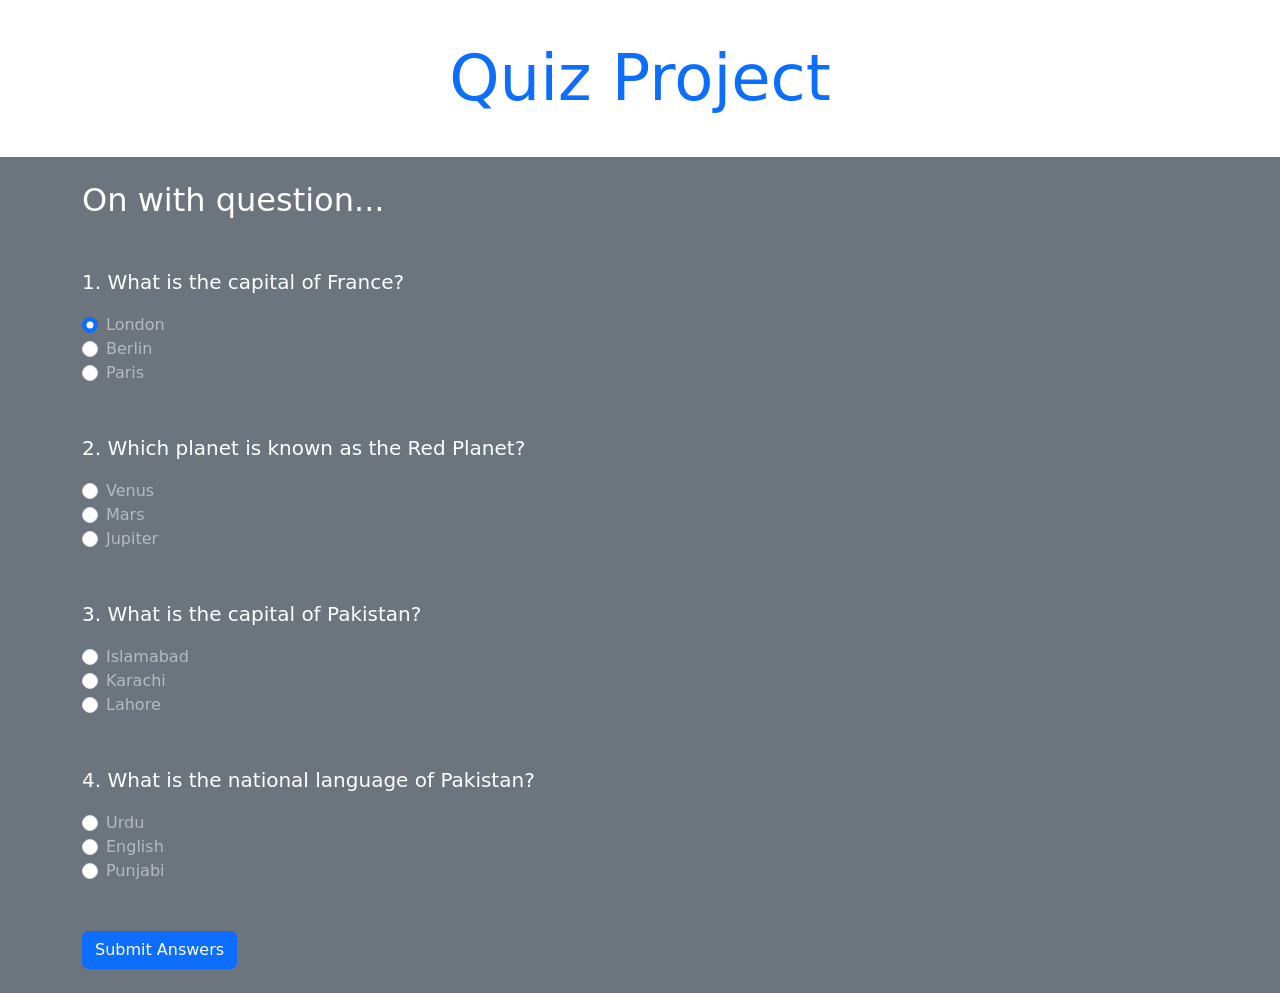
==== Project-03-Quiz-App/index.html @ 7dcc6d58 "Updated" ====
<!DOCTYPE html>
<html lang="en">
  <head>
    <meta charset="UTF-8" />
    <meta name="viewport" content="width=device-width, initial-scale=1.0" />
    <link
      rel="stylesheet"
      href="https://cdn.jsdelivr.net/npm/bootstrap@5.3.3/dist/css/bootstrap.min.css"
    />
    <!-- <link rel="stylesheet" href="styles.css" /> -->
    <title>Quiz Project</title>
  </head>
  <body class="bg-light">
    <!-- top section  -->
    <div class="intro py-3 bg-white text-center">
      <div class="container">
        <h2 class="text-primary display-3 my-4">Quiz Project</h2>
      </div>
    </div>

    <div class="result py-4 bg-white text-center d-none">
      <div class="container lead">
        <p>
          You are <span class="text-primary display-4 p-3">0%</span> Correct
        </p>
      </div>
    </div>

    <div class="quiz py-4 bg-secondary">
      <div class="container">
        <h2 class="my5 text-white">On with question...</h2>

        <form class="quiz-form text-white">
          <div class="my-5">
            <p class="lead font-weight-normal">
              1. What is the capital of France?
            </p>
            <div class="form-check text-white-50 my-2">
              <label class="form-check-label d-block">
                <input
                  type="radio"
                  name="q1"
                  value="a"
                  class="form-check-input"
                  checked
                />London
              </label>
              <label class="form-check-label d-block">
                <input
                  type="radio"
                  name="q1"
                  value="b"
                  class="form-check-input"
                />Berlin
              </label>
              <label class="form-check-label d-block">
                <input
                  type="radio"
                  name="q1"
                  value="c"
                  class="form-check-input"
                />Paris
              </label>
            </div>
          </div>

          <div class="my-5">
            <p class="lead font-weight-normal">
              2. Which planet is known as the Red Planet?
            </p>
            <div class="form-check text-white-50 my-2">
              <label class="form-check-label d-block">
                <input
                  type="radio"
                  name="q2"
                  value="a"
                  class="form-check-input"
                />Venus
              </label>
              <label class="form-check-label d-block">
                <input
                  type="radio"
                  name="q2"
                  value="b"
                  class="form-check-input"
                />Mars
              </label>
              <label class="form-check-label d-block">
                <input
                  type="radio"
                  name="q2"
                  value="c"
                  class="form-check-input"
                />Jupiter
              </label>
            </div>
          </div>
          <div class="my-5">
            <p class="lead font-weight-normal">
              3. What is the capital of Pakistan?
            </p>
            <div class="form-check text-white-50 my-2">
              <label class="form-check-label d-block">
                <input
                  type="radio"
                  name="q3"
                  value="a"
                  class="form-check-input"
                />Islamabad
              </label>
              <label class="form-check-label d-block">
                <input
                  type="radio"
                  name="q3"
                  value="b"
                  class="form-check-input"
                />Karachi
              </label>
              <label class="form-check-label d-block">
                <input
                  type="radio"
                  name="q3"
                  value="c"
                  class="form-check-input"
                />Lahore
              </label>
            </div>
          </div>
          <div class="my-5">
            <p class="lead font-weight-normal">
              4. What is the national language of Pakistan?
            </p>
            <div class="form-check text-white-50 my-2">
              <label class="form-check-label d-block">
                <input
                  type="radio"
                  name="q4"
                  value="a"
                  class="form-check-input"
                />Urdu
              </label>
              <label class="form-check-label d-block">
                <input
                  type="radio"
                  name="q4"
                  value="b"
                  class="form-check-input"
                />English
              </label>
              <label class="form-check-label d-block">
                <input
                  type="radio"
                  name="q4"
                  value="c"
                  class="form-check-input"
                />Punjabi
              </label>
            </div>
          </div>
     

          <input type="submit" class="btn btn-primary" value="Submit Answers" />
        </form>
      </div>
    </div>

    <script src="https://cdn.jsdelivr.net/npm/bootstrap@5.3.3/dist/js/bootstrap.bundle.min.js"></script>
    <script src="./app.js"></script>
  </body>
</html>
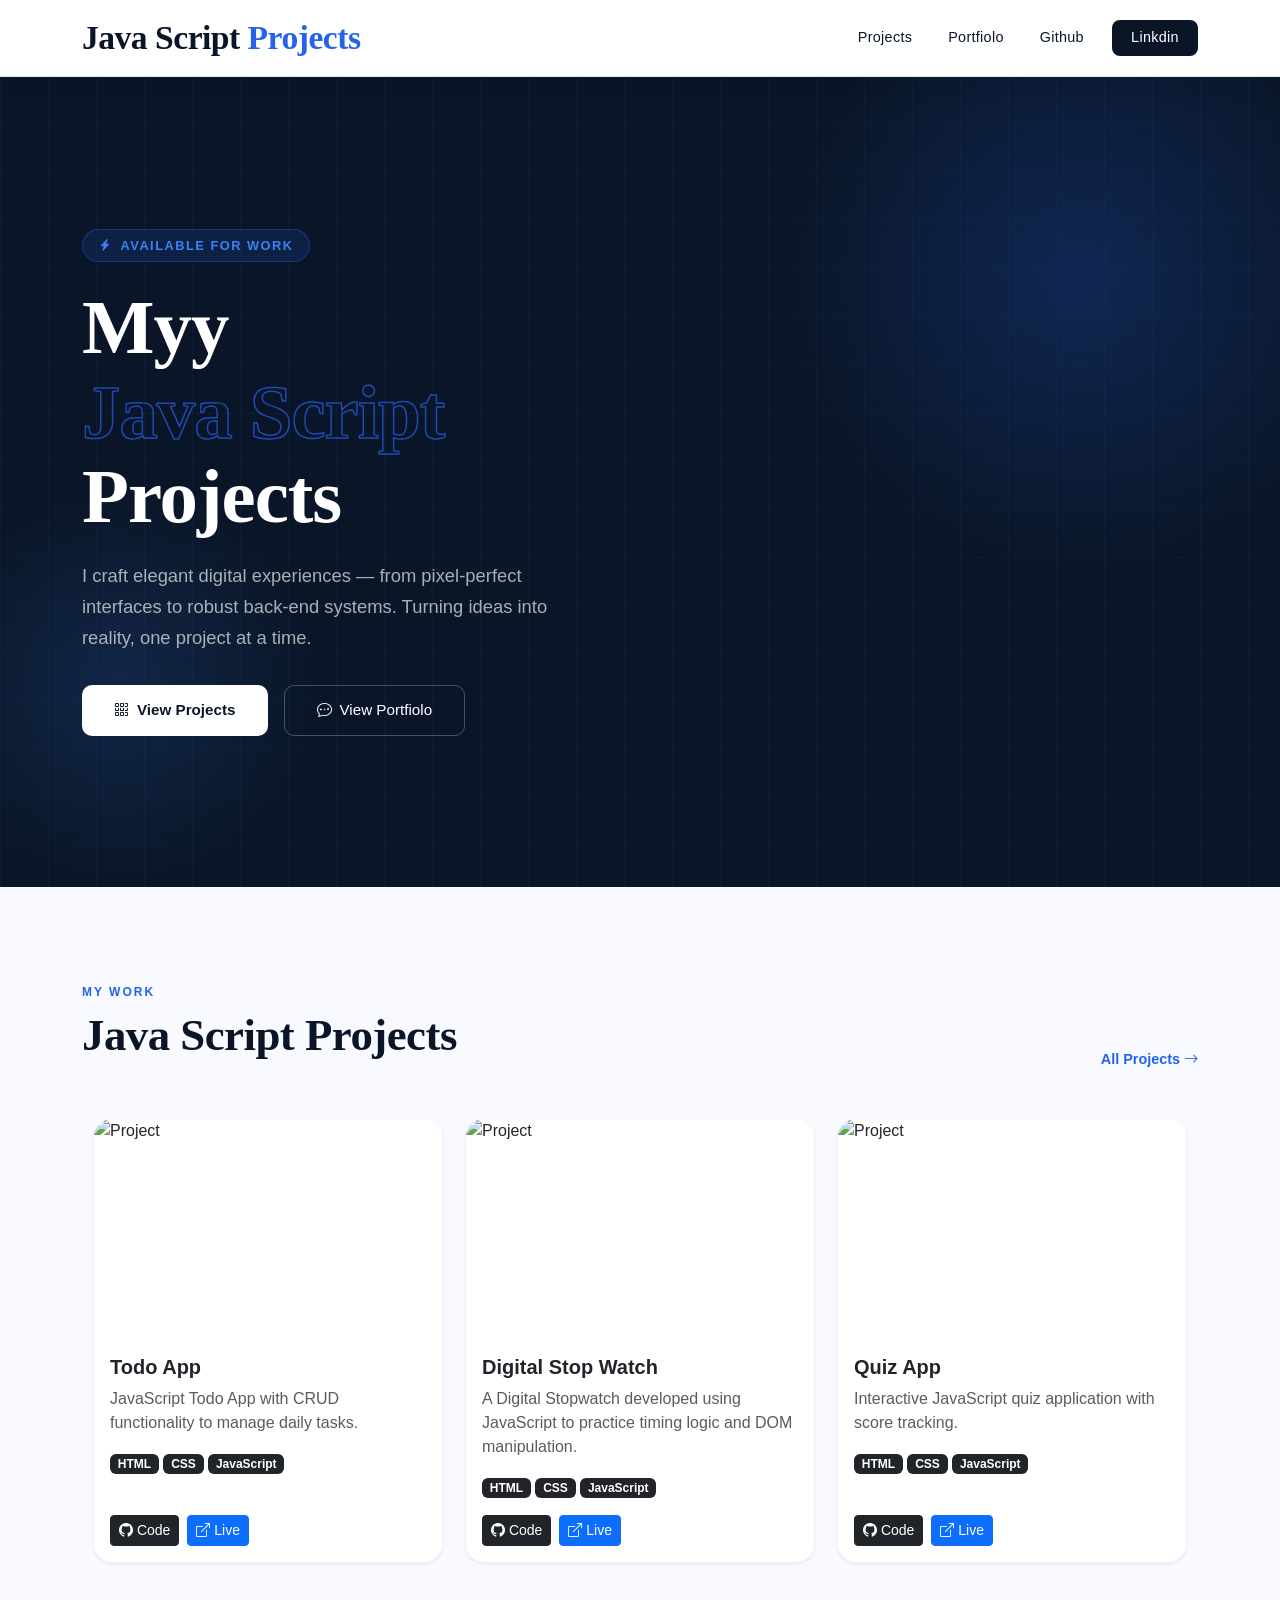
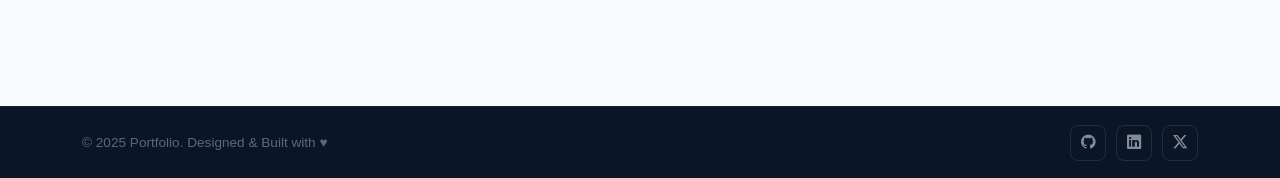
==== commit 80b5a3ba: "Updated project files" ====
--- a/Project-03-Quiz-App/index.html
+++ b/Project-03-Quiz-App/index.html
@@ -1,170 +1,203 @@
 <!DOCTYPE html>
 <html lang="en">
-  <head>
+
+<head>
     <meta charset="UTF-8" />
     <meta name="viewport" content="width=device-width, initial-scale=1.0" />
-    <link
-      rel="stylesheet"
-      href="https://cdn.jsdelivr.net/npm/bootstrap@5.3.3/dist/css/bootstrap.min.css"
-    />
-    <!-- <link rel="stylesheet" href="styles.css" /> -->
-    <title>Quiz Project</title>
-  </head>
-  <body class="bg-light">
-    <!-- top section  -->
-    <div class="intro py-3 bg-white text-center">
-      <div class="container">
-        <h2 class="text-primary display-3 my-4">Quiz Project</h2>
-      </div>
-    </div>
-
-    <div class="result py-4 bg-white text-center d-none">
-      <div class="container lead">
-        <p>
-          You are <span class="text-primary display-4 p-3">0%</span> Correct
-        </p>
-      </div>
-    </div>
-
-    <div class="quiz py-4 bg-secondary">
-      <div class="container">
-        <h2 class="my5 text-white">On with question...</h2>
-
-        <form class="quiz-form text-white">
-          <div class="my-5">
-            <p class="lead font-weight-normal">
-              1. What is the capital of France?
-            </p>
-            <div class="form-check text-white-50 my-2">
-              <label class="form-check-label d-block">
-                <input
-                  type="radio"
-                  name="q1"
-                  value="a"
-                  class="form-check-input"
-                  checked
-                />London
-              </label>
-              <label class="form-check-label d-block">
-                <input
-                  type="radio"
-                  name="q1"
-                  value="b"
-                  class="form-check-input"
-                />Berlin
-              </label>
-              <label class="form-check-label d-block">
-                <input
-                  type="radio"
-                  name="q1"
-                  value="c"
-                  class="form-check-input"
-                />Paris
-              </label>
-            </div>
-          </div>
-
-          <div class="my-5">
-            <p class="lead font-weight-normal">
-              2. Which planet is known as the Red Planet?
-            </p>
-            <div class="form-check text-white-50 my-2">
-              <label class="form-check-label d-block">
-                <input
-                  type="radio"
-                  name="q2"
-                  value="a"
-                  class="form-check-input"
-                />Venus
-              </label>
-              <label class="form-check-label d-block">
-                <input
-                  type="radio"
-                  name="q2"
-                  value="b"
-                  class="form-check-input"
-                />Mars
-              </label>
-              <label class="form-check-label d-block">
-                <input
-                  type="radio"
-                  name="q2"
-                  value="c"
-                  class="form-check-input"
-                />Jupiter
-              </label>
-            </div>
-          </div>
-          <div class="my-5">
-            <p class="lead font-weight-normal">
-              3. What is the capital of Pakistan?
-            </p>
-            <div class="form-check text-white-50 my-2">
-              <label class="form-check-label d-block">
-                <input
-                  type="radio"
-                  name="q3"
-                  value="a"
-                  class="form-check-input"
-                />Islamabad
-              </label>
-              <label class="form-check-label d-block">
-                <input
-                  type="radio"
-                  name="q3"
-                  value="b"
-                  class="form-check-input"
-                />Karachi
-              </label>
-              <label class="form-check-label d-block">
-                <input
-                  type="radio"
-                  name="q3"
-                  value="c"
-                  class="form-check-input"
-                />Lahore
-              </label>
-            </div>
-          </div>
-          <div class="my-5">
-            <p class="lead font-weight-normal">
-              4. What is the national language of Pakistan?
-            </p>
-            <div class="form-check text-white-50 my-2">
-              <label class="form-check-label d-block">
-                <input
-                  type="radio"
-                  name="q4"
-                  value="a"
-                  class="form-check-input"
-                />Urdu
-              </label>
-              <label class="form-check-label d-block">
-                <input
-                  type="radio"
-                  name="q4"
-                  value="b"
-                  class="form-check-input"
-                />English
-              </label>
-              <label class="form-check-label d-block">
-                <input
-                  type="radio"
-                  name="q4"
-                  value="c"
-                  class="form-check-input"
-                />Punjabi
-              </label>
-            </div>
-          </div>
-     
-
-          <input type="submit" class="btn btn-primary" value="Submit Answers" />
-        </form>
-      </div>
-    </div>
-
+    <title>Projects</title>
+    <link href="https://cdn.jsdelivr.net/npm/bootstrap@5.3.3/dist/css/bootstrap.min.css" rel="stylesheet" />
+    <link href="https://cdn.jsdelivr.net/npm/bootstrap-icons@1.11.3/font/bootstrap-icons.css" rel="stylesheet" />
+    <link rel="stylesheet" href="style.css">
+</head>
+
+<body>
+    <nav class="navbar navbar-expand-lg">
+        <div class="container">
+            <a class="navbar-brand" href="#">Java Script<span> Projects</span></a>
+            <button class="navbar-toggler border-0 shadow-none" type="button" data-bs-toggle="collapse"
+                data-bs-target="#navMenu">
+                <span class="navbar-toggler-icon"></span>
+            </button>
+            <div class="collapse navbar-collapse" id="navMenu">
+                <ul class="navbar-nav ms-auto align-items-lg-center gap-lg-1 py-3 py-lg-0">
+                    <li class="nav-item"><a class="nav-link" href="#projects">Projects</a></li>
+                    <li class="nav-item"><a class="nav-link"
+                            href="https://protfolio-saffwan-shafqat.netlify.app/">Portfiolo</a></li>
+                    <li class="nav-item"><a class="nav-link" href="https://github.com/saffwan5946">Github</a></li>
+                    <li class="nav-item ms-lg-2">
+                        <a class="nav-link nav-cta" href="https://www.linkedin.com/in/saffwan-ch-4b75b3373/">Linkdin</a>
+                    </li>
+                </ul>
+            </div>
+        </div>
+    </nav>
+    <section class="hero" id="home">
+        <div class="hero-grid-bg"></div>
+        <div class="hero-glow"></div>
+        <div class="hero-glow2"></div>
+        <div class="container">
+            <div class="row align-items-center g-5">
+                <div class="col-lg-6 hero-content">
+                    <div class="hero-eyebrow">
+                        <i class="bi bi-lightning-charge-fill"></i>
+                        Available for Work
+                    </div>
+                    <h1>Myy<br /><em>Java Script</em><br /> Projects</h1>
+                    <p>I craft elegant digital experiences — from pixel-perfect interfaces to robust back-end systems.
+                        Turning ideas into reality, one project at a time.</p>
+                    <div class="hero-btns">
+                        <a href="#projects" class="btn-hero-primary">
+                            <i class="bi bi-grid-3x3-gap"></i> View Projects
+                        </a>
+                        <a href="https://protfolio-saffwan-shafqat.netlify.app/" class="btn-hero-outline">
+                            <i class="bi bi-chat-dots"></i> View Portfiolo
+                        </a>
+                    </div>
+                </div>
+    </section>
+    <section class="section" id="projects">
+        <div class="container">
+            <div class="row mb-4 align-items-end">
+                <div class="col-md-7">
+                    <p class="section-label">My Work</p>
+                    <h2 class="section-title">Java Script Projects</h2>
+                </div>
+                <div class="col-md-5 text-md-end mt-3 mt-md-0">
+                    <a href="#" class="text-decoration-none"
+                        style="color:var(--accent); font-size:0.9rem; font-weight:600;">
+                        All Projects <i class="bi bi-arrow-right"></i>
+                    </a>
+                </div>
+            </div>
+
+
+            <div class="container my-5">
+                <div class="row g-4">
+
+                    <!-- Project 1 -->
+                    <div class="col-12 col-sm-6 col-lg-4">
+                        <div class="card project-card h-100 border-0 shadow-sm">
+
+                            <img src="./Images/hq720.jpg" class="card-img-top" alt="Project">
+
+                            <div class="card-body d-flex flex-column">
+
+                                <h5 class="fw-bold">Todo App</h5>
+
+                                <p class="text-muted">
+                                    JavaScript Todo App with CRUD functionality to manage daily tasks.
+                                </p>
+
+                                <div class="mb-3">
+                                    <span class="badge bg-dark">HTML</span>
+                                    <span class="badge bg-dark">CSS</span>
+                                    <span class="badge bg-dark">JavaScript</span>
+                                </div>
+
+                                <div class="mt-auto d-flex gap-2">
+                                    <a href="https://github.com/saffwan5946/JavaScript-Projects/tree/main/Project-01-Todo-App" class="btn btn-dark btn-sm">
+                                        <i class="bi bi-github"></i> Code
+                                    </a>
+
+                                    <a href="https://saffwan5946.github.io/JavaScript-Projects/Project-01-Todo-App" class="btn btn-primary btn-sm">
+                                        <i class="bi bi-box-arrow-up-right"></i> Live
+                                    </a>
+                                </div>
+
+                            </div>
+                        </div>
+                    </div>
+
+
+                    <!-- Project 2 -->
+                    <div class="col-12 col-sm-6 col-lg-4">
+                        <div class="card project-card h-100 border-0 shadow-sm">
+
+                            <img src="./Images/digital-stopwatch.png" class="card-img-top" alt="Project">
+
+                            <div class="card-body d-flex flex-column">
+
+                                <h5 class="fw-bold">Digital Stop Watch</h5>
+
+                                <p class="text-muted">
+                                    A Digital Stopwatch developed using JavaScript to practice timing logic and DOM manipulation.
+                                </p>
+
+                                <div class="mb-3">
+                                    <span class="badge bg-dark">HTML</span>
+                                    <span class="badge bg-dark">CSS</span>
+                                    <span class="badge bg-dark">JavaScript</span>
+                                </div>
+
+                                <div class="mt-auto d-flex gap-2">
+                                    <a href="https://github.com/saffwan5946/JavaScript-Projects/tree/main/Project-02-stop-Watch" class="btn btn-dark btn-sm">
+                                        <i class="bi bi-github"></i> Code
+                                    </a>
+
+                                    <a href="https://saffwan5946.github.io/JavaScript-Projects/Project-02-stop-Watch" class="btn btn-primary btn-sm">
+                                        <i class="bi bi-box-arrow-up-right"></i> Live
+                                    </a>
+                                </div>
+
+                            </div>
+                        </div>
+                    </div>
+
+
+                    <!-- Project 3 -->
+                    <div class="col-12 col-sm-6 col-lg-4">
+                        <div class="card project-card h-100 border-0 shadow-sm">
+
+                            <img src="./Images/quiz-app-project.jpg" class="card-img-top" alt="Project">
+
+                            <div class="card-body d-flex flex-column">
+
+                                <h5 class="fw-bold">Quiz App</h5>
+
+                                <p class="text-muted">
+                                    Interactive JavaScript quiz application with score tracking.
+                                </p>
+
+                                <div class="mb-3">
+                                    <span class="badge bg-dark">HTML</span>
+                                    <span class="badge bg-dark">CSS</span>
+                                    <span class="badge bg-dark">JavaScript</span>
+                                </div>
+
+                                <div class="mt-auto d-flex gap-2">
+                                    <a href="https://github.com/saffwan5946/JavaScript-Projects/tree/main/Project-03-Quiz-App" class="btn btn-dark btn-sm">
+                                        <i class="bi bi-github"></i> Code
+                                    </a>
+
+                                    <a href="https://saffwan5946.github.io/JavaScript-Projects/Project-03-Quiz-App" class="btn btn-primary btn-sm">
+                                        <i class="bi bi-box-arrow-up-right"></i> Live
+                                    </a>
+                                </div>
+
+                            </div>
+                        </div>
+                    </div>
+
+
+
+                </div>
+            </div>
+        </div>
+    </section>
+    <footer>
+        <div class="container">
+            <div class="d-flex flex-wrap justify-content-between align-items-center gap-3">
+                <span class="footer-text">© 2025 Portfolio. Designed & Built with ♥</span>
+                <div class="social-links">
+                    <a href="https://github.com/saffwan5946" class="social-link"><i class="bi bi-github"></i></a>
+                    <a href="https://www.linkedin.com/in/saffwan-ch-4b75b3373/" class="social-link"><i
+                            class="bi bi-linkedin"></i></a>
+                    <a href="#" class="social-link"><i class="bi bi-twitter-x"></i></a>
+                </div>
+            </div>
+        </div>
+    </footer>
     <script src="https://cdn.jsdelivr.net/npm/bootstrap@5.3.3/dist/js/bootstrap.bundle.min.js"></script>
-    <script src="./app.js"></script>
-  </body>
+</body>
+
 </html>
--- a/Project-03-Quiz-App/style.css
+++ b/Project-03-Quiz-App/style.css
@@ -0,0 +1,431 @@
+:root {
+      --navy:       #0a1628;
+      --navy-mid:   #112240;
+      --navy-light: #1e3a5f;
+      --accent:     #2563eb;
+      --accent2:    #3b82f6;
+      --white:      #ffffff;
+      --off-white:  #f8faff;
+      --muted:      #64748b;
+      --border:     rgba(10,22,40,0.10);
+    }
+
+    * { box-sizing: border-box; }
+
+    html { scroll-behavior: smooth; }
+
+    body {
+      font-family: 'DM Sans', sans-serif;
+      background: var(--off-white);
+      color: var(--navy);
+      overflow-x: hidden;
+    }
+    .navbar {
+      background: var(--white);
+      border-bottom: 1.5px solid var(--border);
+      padding: 0.5rem 0;
+      position: sticky;
+      top: 0;
+      z-index: 1000;
+      box-shadow: 0 2px 24px rgba(10,22,40,0.06);
+    }
+    .navbar-brand {
+      font-family: 'Playfair Display', serif;
+      font-size: 2.1rem;
+      font-weight: 900;
+      color: var(--navy) !important;
+      letter-spacing: -0.5px;
+    }
+    .navbar-brand span { color: var(--accent); }
+    .nav-link {
+      color: var(--navy) !important;
+      font-weight: 500;
+      font-size: 0.9rem;
+      letter-spacing: 0.3px;
+      padding: 0.4rem 1rem !important;
+      border-radius: 6px;
+      transition: background 0.2s, color 0.2s;
+    }
+    .nav-link:hover { background: var(--off-white); color: var(--accent) !important; }
+    .nav-cta {
+      background: var(--navy);
+      color: var(--white) !important;
+      border-radius: 8px !important;
+      padding: 0.45rem 1.2rem !important;
+      transition: background 0.2s, transform 0.15s;
+    }
+    .nav-cta:hover { background: var(--accent) !important; transform: translateY(-1px); color: var(--white) !important;  }
+    .hero {
+      background: var(--navy);
+      min-height: 90vh;
+      display: flex;
+      align-items: center;
+      position: relative;
+      overflow: hidden;
+    }
+    .hero-grid-bg {
+      position: absolute;
+      inset: 0;
+      background-image:
+        linear-gradient(rgba(37,99,235,0.07) 1px, transparent 1px),
+        linear-gradient(90deg, rgba(37,99,235,0.07) 1px, transparent 1px);
+      background-size: 48px 48px;
+      animation: gridPan 20s linear infinite;
+    }
+    @keyframes gridPan {
+      from { background-position: 0 0; }
+      to   { background-position: 48px 48px; }
+    }
+    .hero-glow {
+      position: absolute;
+      width: 600px; height: 600px;
+      background: radial-gradient(circle, rgba(37,99,235,0.22) 0%, transparent 70%);
+      border-radius: 50%;
+      right: -100px; top: -100px;
+      pointer-events: none;
+    }
+    .hero-glow2 {
+      position: absolute;
+      width: 400px; height: 400px;
+      background: radial-gradient(circle, rgba(59,130,246,0.15) 0%, transparent 70%);
+      border-radius: 50%;
+      left: -80px; bottom: 0;
+      pointer-events: none;
+    }
+    .hero-content { position: relative; z-index: 2; }
+    .hero-eyebrow {
+      display: inline-flex;
+      align-items: center;
+      gap: 8px;
+      background: rgba(37,99,235,0.15);
+      border: 1px solid rgba(37,99,235,0.35);
+      color: var(--accent2);
+      font-size: 0.8rem;
+      font-weight: 600;
+      letter-spacing: 1.5px;
+      text-transform: uppercase;
+      padding: 6px 16px;
+      border-radius: 50px;
+      margin-bottom: 1.5rem;
+    }
+    .hero-eyebrow i { font-size: 0.75rem; }
+    .hero h1 {
+      font-family: 'Playfair Display', serif;
+      font-size: clamp(2.8rem, 6vw, 5rem);
+      font-weight: 900;
+      color: var(--white);
+      line-height: 1.1;
+      margin-bottom: 1.25rem;
+      letter-spacing: -1px;
+    }
+    .hero h1 em {
+      font-style: normal;
+      color: transparent;
+      -webkit-text-stroke: 1.5px rgba(37,99,235,0.7);
+    }
+    .hero p {
+      color: rgba(255,255,255,0.65);
+      font-size: 1.15rem;
+      font-weight: 300;
+      max-width: 480px;
+      line-height: 1.7;
+      margin-bottom: 2rem;
+    }
+    .hero-btns { display: flex; flex-wrap: wrap; gap: 1rem; }
+    .btn-hero-primary {
+      background: var(--white);
+      color: var(--navy);
+      font-weight: 600;
+      padding: 0.8rem 2rem;
+      border-radius: 10px;
+      border: none;
+      font-size: 0.95rem;
+      transition: transform 0.2s, box-shadow 0.2s;
+      text-decoration: none;
+      display: inline-flex; align-items: center; gap: 8px;
+    }
+    .btn-hero-primary:hover { transform: translateY(-2px); box-shadow: 0 8px 30px rgba(255,255,255,0.2); color: var(--navy); }
+    .btn-hero-outline {
+      border: 1.5px solid rgba(255,255,255,0.25);
+      color: var(--white);
+      font-weight: 500;
+      padding: 0.8rem 2rem;
+      border-radius: 10px;
+      background: transparent;
+      font-size: 0.95rem;
+      transition: border-color 0.2s, background 0.2s;
+      text-decoration: none;
+      display: inline-flex; align-items: center; gap: 8px;
+    }
+    .btn-hero-outline:hover { border-color: var(--accent2); background: rgba(37,99,235,0.1); color: var(--white); }
+
+    .hero-stats {
+      display: flex;
+      gap: 2.5rem;
+      margin-top: 3rem;
+      flex-wrap: wrap;
+    }
+    .stat-item { text-align: left; }
+    .stat-num {
+      font-family: 'Playfair Display', serif;
+      font-size: 2rem;
+      font-weight: 700;
+      color: var(--white);
+      line-height: 1;
+    }
+    .stat-label {
+      font-size: 0.8rem;
+      color: rgba(255,255,255,0.45);
+      font-weight: 400;
+      margin-top: 2px;
+      letter-spacing: 0.5px;
+    }
+    .hero-visual {
+      position: relative;
+      z-index: 2;
+    }
+    .hero-card-mockup {
+      background: var(--navy-mid);
+      border: 1px solid rgba(37,99,235,0.2);
+      border-radius: 20px;
+      padding: 2rem;
+      box-shadow: 0 40px 80px rgba(0,0,0,0.4);
+      animation: float 5s ease-in-out infinite;
+    }
+    @keyframes float {
+      0%,100% { transform: translateY(0); }
+      50%      { transform: translateY(-14px); }
+    }
+    .mockup-bar {
+      display: flex; gap: 6px; margin-bottom: 1.2rem;
+    }
+    .mockup-dot {
+      width: 10px; height: 10px; border-radius: 50%;
+    }
+    .mockup-line {
+      height: 8px; border-radius: 4px;
+      background: rgba(255,255,255,0.08);
+      margin-bottom: 10px;
+    }
+    .mockup-img {
+      height: 120px;
+      border-radius: 10px;
+      background: linear-gradient(135deg, rgba(37,99,235,0.3), rgba(10,22,40,0.6));
+      margin-bottom: 1rem;
+      display: flex; align-items: center; justify-content: center;
+      border: 1px solid rgba(37,99,235,0.2);
+    }
+    .mockup-img i { font-size: 2.5rem; color: rgba(37,99,235,0.6); }
+    .mockup-tag {
+      display: inline-block;
+      background: rgba(37,99,235,0.2);
+      color: var(--accent2);
+      font-size: 0.7rem;
+      font-weight: 600;
+      letter-spacing: 0.8px;
+      padding: 3px 10px;
+      border-radius: 20px;
+      text-transform: uppercase;
+    }
+    .section { padding: 6rem 0; }
+    .section-label {
+      font-size: 0.75rem;
+      font-weight: 700;
+      letter-spacing: 2px;
+      text-transform: uppercase;
+      color: var(--accent);
+      margin-bottom: 0.5rem;
+    }
+    .section-title {
+      font-family: 'Playfair Display', serif;
+      font-size: clamp(1.8rem, 4vw, 2.8rem);
+      font-weight: 900;
+      color: var(--navy);
+      line-height: 1.2;
+      letter-spacing: -0.5px;
+    }
+    .project-card {
+      background: var(--white);
+      border-radius: 18px;
+      border: 1.5px solid var(--border);
+      overflow: hidden;
+      transition: transform 0.3s, box-shadow 0.3s;
+      height: 100%;
+    }
+    .project-card:hover {
+      transform: translateY(-8px);
+      box-shadow: 0 24px 60px rgba(10,22,40,0.12);
+    }
+    .card-thumb {
+      height: 200px;
+      position: relative;
+      overflow: hidden;
+      display: flex; align-items: center; justify-content: center;
+    }
+    .thumb-bg {
+      position: absolute; inset: 0;
+      transition: transform 0.4s;
+    }
+    .project-card:hover .thumb-bg { transform: scale(1.06); }
+    .thumb-icon {
+      font-size: 3rem;
+      position: relative; z-index: 1;
+      opacity: 0.9;
+    }
+    .card-overlay-btn {
+      position: absolute;
+      inset: 0;
+      background: rgba(10,22,40,0.6);
+      display: flex; align-items: center; justify-content: center;
+      opacity: 0;
+      transition: opacity 0.3s;
+    }
+    .project-card:hover .card-overlay-btn { opacity: 1; }
+    .overlay-link {
+      background: var(--white);
+      color: var(--navy);
+      font-weight: 600;
+      font-size: 0.85rem;
+      padding: 0.55rem 1.4rem;
+      border-radius: 8px;
+      text-decoration: none;
+      display: inline-flex; align-items: center; gap: 6px;
+      transition: background 0.2s;
+    }
+    .overlay-link:hover { background: var(--off-white); color: var(--navy); }
+
+    .card-body-custom { padding: 1.5rem; }
+    .card-meta {
+      display: flex;
+      justify-content: space-between;
+      align-items: center;
+      margin-bottom: 0.75rem;
+    }
+    .card-category {
+      font-size: 0.72rem;
+      font-weight: 700;
+      letter-spacing: 1px;
+      text-transform: uppercase;
+      color: var(--accent);
+    }
+    .card-year {
+      font-size: 0.75rem;
+      color: var(--muted);
+      font-weight: 400;
+    }
+    .card-title {
+      font-family: 'Playfair Display', serif;
+      font-size: 1.2rem;
+      font-weight: 700;
+      color: var(--navy);
+      margin-bottom: 0.5rem;
+      line-height: 1.3;
+    }
+    .card-desc {
+      font-size: 0.88rem;
+      color: var(--muted);
+      line-height: 1.6;
+      margin-bottom: 1.1rem;
+    }
+    .card-tags { display: flex; flex-wrap: wrap; gap: 6px; }
+    .tag {
+      background: var(--off-white);
+      color: var(--navy-light);
+      font-size: 0.72rem;
+      font-weight: 600;
+      padding: 3px 10px;
+      border-radius: 20px;
+      border: 1px solid var(--border);
+    }
+    .card-footer-custom {
+      padding: 1rem 1.5rem;
+      border-top: 1.5px solid var(--border);
+      display: flex;
+      justify-content: space-between;
+      align-items: center;
+      background: var(--off-white);
+    }
+    .card-links { display: flex; gap: 10px; }
+    .icon-link {
+      width: 32px; height: 32px;
+      border-radius: 8px;
+      border: 1.5px solid var(--border);
+      background: var(--white);
+      display: inline-flex; align-items: center; justify-content: center;
+      color: var(--navy);
+      font-size: 0.85rem;
+      text-decoration: none;
+      transition: background 0.2s, border-color 0.2s, color 0.2s;
+    }
+    .icon-link:hover { background: var(--navy); color: var(--white); border-color: var(--navy); }
+    .status-badge {
+      font-size: 0.72rem;
+      font-weight: 600;
+      padding: 3px 10px;
+      border-radius: 20px;
+    }
+    .status-live { background: #ecfdf5; color: #059669; border: 1px solid #a7f3d0; }
+    .status-wip  { background: #fffbeb; color: #d97706; border: 1px solid #fde68a; }
+    .status-archived { background: var(--off-white); color: var(--muted); border: 1px solid var(--border); }
+    .skills-section {
+      background: var(--navy);
+      padding: 6rem 0;
+    }
+    footer {
+      background: var(--navy);
+      padding: 1.1rem 0;
+      border-top: 1px solid rgba(255,255,255,0.06);
+    }
+    .footer-text {
+      color: rgba(255,255,255,0.35);
+      font-size: 0.85rem;
+    }
+    .social-links { display: flex; gap: 10px; }
+    .social-link {
+      width: 36px; height: 36px;
+      border-radius: 8px;
+      border: 1px solid rgba(255,255,255,0.1);
+      display: inline-flex; align-items: center; justify-content: center;
+      color: rgba(255,255,255,0.5);
+      font-size: 0.9rem;
+      text-decoration: none;
+      transition: all 0.2s;
+    }
+    .social-link:hover { background: rgba(37,99,235,0.2); border-color: rgba(37,99,235,0.4); color: var(--accent2); }
+    @media (max-width: 768px) {
+      .hero { min-height: auto; padding: 5rem 0; }
+      .hero-card-mockup { display: none; }
+      .contact-card { padding: 2rem; }
+      .hero-stats { gap: 1.5rem; }
+    }
+
+
+
+
+    .project-card{
+transition:0.3s;
+}
+
+.project-card:hover{
+transform:translateY(-8px);
+box-shadow:0 15px 30px rgba(0,0,0,0.15);
+}
+
+.project-card img{
+height:220px;
+object-fit:cover;
+}
+
+
+
+
+
+
+
+
+
+
+
+
+
+
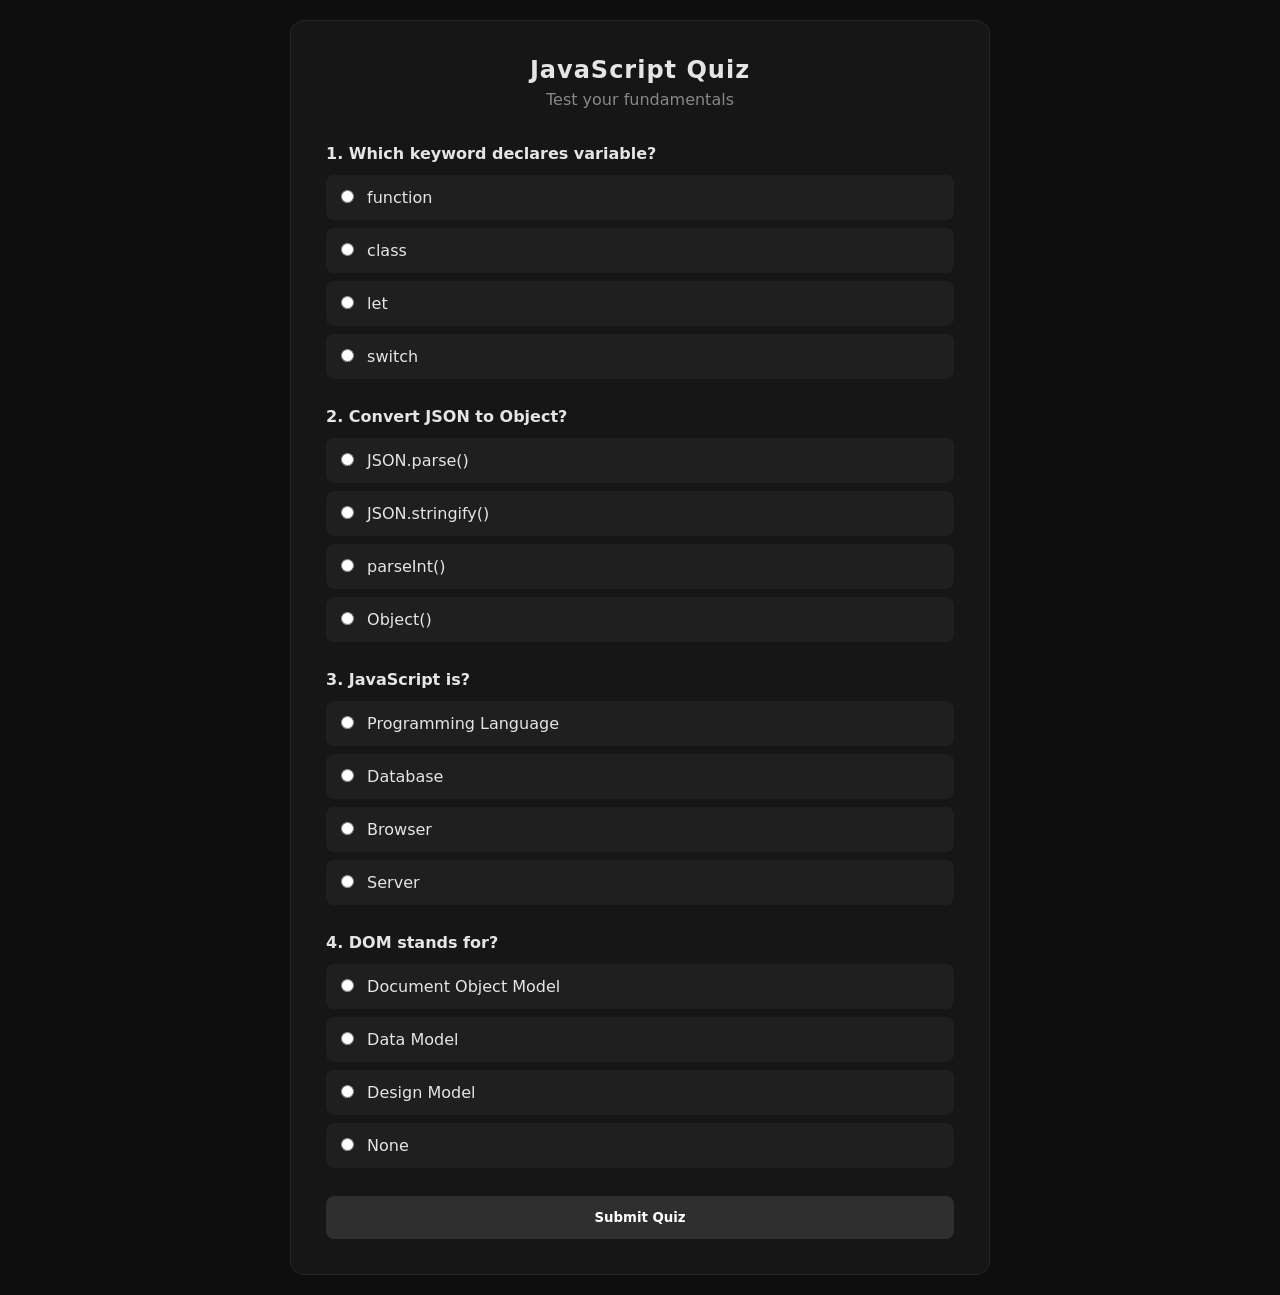
==== commit 542bcb98: "Updated project files" ====
--- a/Project-03-Quiz-App/index.html
+++ b/Project-03-Quiz-App/index.html
@@ -1,203 +1,75 @@
 <!DOCTYPE html>
 <html lang="en">
+<head>
+<meta charset="UTF-8">
+<meta name="viewport" content="width=device-width, initial-scale=1">
 
-<head>
-    <meta charset="UTF-8" />
-    <meta name="viewport" content="width=device-width, initial-scale=1.0" />
-    <title>Projects</title>
-    <link href="https://cdn.jsdelivr.net/npm/bootstrap@5.3.3/dist/css/bootstrap.min.css" rel="stylesheet" />
-    <link href="https://cdn.jsdelivr.net/npm/bootstrap-icons@1.11.3/font/bootstrap-icons.css" rel="stylesheet" />
-    <link rel="stylesheet" href="style.css">
+<title>Quiz App</title>
+
+<link rel="stylesheet" href="style.css">
 </head>
 
 <body>
-    <nav class="navbar navbar-expand-lg">
-        <div class="container">
-            <a class="navbar-brand" href="#">Java Script<span> Projects</span></a>
-            <button class="navbar-toggler border-0 shadow-none" type="button" data-bs-toggle="collapse"
-                data-bs-target="#navMenu">
-                <span class="navbar-toggler-icon"></span>
-            </button>
-            <div class="collapse navbar-collapse" id="navMenu">
-                <ul class="navbar-nav ms-auto align-items-lg-center gap-lg-1 py-3 py-lg-0">
-                    <li class="nav-item"><a class="nav-link" href="#projects">Projects</a></li>
-                    <li class="nav-item"><a class="nav-link"
-                            href="https://protfolio-saffwan-shafqat.netlify.app/">Portfiolo</a></li>
-                    <li class="nav-item"><a class="nav-link" href="https://github.com/saffwan5946">Github</a></li>
-                    <li class="nav-item ms-lg-2">
-                        <a class="nav-link nav-cta" href="https://www.linkedin.com/in/saffwan-ch-4b75b3373/">Linkdin</a>
-                    </li>
-                </ul>
-            </div>
+
+<div class="container">
+
+    <!-- RESULT -->
+    <div class="result d-none">
+        <p>Your Score</p>
+        <h1><span>0%</span></h1>
+    </div>
+
+    <form class="quiz-form">
+
+        <div class="header">
+            <h2>JavaScript Quiz</h2>
+            <p>Test your fundamentals</p>
         </div>
-    </nav>
-    <section class="hero" id="home">
-        <div class="hero-grid-bg"></div>
-        <div class="hero-glow"></div>
-        <div class="hero-glow2"></div>
-        <div class="container">
-            <div class="row align-items-center g-5">
-                <div class="col-lg-6 hero-content">
-                    <div class="hero-eyebrow">
-                        <i class="bi bi-lightning-charge-fill"></i>
-                        Available for Work
-                    </div>
-                    <h1>Myy<br /><em>Java Script</em><br /> Projects</h1>
-                    <p>I craft elegant digital experiences — from pixel-perfect interfaces to robust back-end systems.
-                        Turning ideas into reality, one project at a time.</p>
-                    <div class="hero-btns">
-                        <a href="#projects" class="btn-hero-primary">
-                            <i class="bi bi-grid-3x3-gap"></i> View Projects
-                        </a>
-                        <a href="https://protfolio-saffwan-shafqat.netlify.app/" class="btn-hero-outline">
-                            <i class="bi bi-chat-dots"></i> View Portfiolo
-                        </a>
-                    </div>
-                </div>
-    </section>
-    <section class="section" id="projects">
-        <div class="container">
-            <div class="row mb-4 align-items-end">
-                <div class="col-md-7">
-                    <p class="section-label">My Work</p>
-                    <h2 class="section-title">Java Script Projects</h2>
-                </div>
-                <div class="col-md-5 text-md-end mt-3 mt-md-0">
-                    <a href="#" class="text-decoration-none"
-                        style="color:var(--accent); font-size:0.9rem; font-weight:600;">
-                        All Projects <i class="bi bi-arrow-right"></i>
-                    </a>
-                </div>
-            </div>
 
+        <!-- Question -->
+        <div class="question">
+            <h4>1. Which keyword declares variable?</h4>
 
-            <div class="container my-5">
-                <div class="row g-4">
+            <label><input type="radio" name="q1" value="a"> function</label>
+            <label><input type="radio" name="q1" value="b"> class</label>
+            <label><input type="radio" name="q1" value="c"> let</label>
+            <label><input type="radio" name="q1" value="d"> switch</label>
+        </div>
 
-                    <!-- Project 1 -->
-                    <div class="col-12 col-sm-6 col-lg-4">
-                        <div class="card project-card h-100 border-0 shadow-sm">
+        <div class="question">
+            <h4>2. Convert JSON to Object?</h4>
 
-                            <img src="./Images/hq720.jpg" class="card-img-top" alt="Project">
+            <label><input type="radio" name="q2" value="a"> JSON.parse()</label>
+            <label><input type="radio" name="q2" value="b"> JSON.stringify()</label>
+            <label><input type="radio" name="q2" value="c"> parseInt()</label>
+            <label><input type="radio" name="q2" value="d"> Object()</label>
+        </div>
 
-                            <div class="card-body d-flex flex-column">
+        <div class="question">
+            <h4>3. JavaScript is?</h4>
 
-                                <h5 class="fw-bold">Todo App</h5>
+            <label><input type="radio" name="q3" value="a"> Programming Language</label>
+            <label><input type="radio" name="q3" value="b"> Database</label>
+            <label><input type="radio" name="q3" value="c"> Browser</label>
+            <label><input type="radio" name="q3" value="d"> Server</label>
+        </div>
 
-                                <p class="text-muted">
-                                    JavaScript Todo App with CRUD functionality to manage daily tasks.
-                                </p>
+        <div class="question">
+            <h4>4. DOM stands for?</h4>
 
-                                <div class="mb-3">
-                                    <span class="badge bg-dark">HTML</span>
-                                    <span class="badge bg-dark">CSS</span>
-                                    <span class="badge bg-dark">JavaScript</span>
-                                </div>
+            <label><input type="radio" name="q4" value="a"> Document Object Model</label>
+            <label><input type="radio" name="q4" value="b"> Data Model</label>
+            <label><input type="radio" name="q4" value="c"> Design Model</label>
+            <label><input type="radio" name="q4" value="d"> None</label>
+        </div>
 
-                                <div class="mt-auto d-flex gap-2">
-                                    <a href="https://github.com/saffwan5946/JavaScript-Projects/tree/main/Project-01-Todo-App" class="btn btn-dark btn-sm">
-                                        <i class="bi bi-github"></i> Code
-                                    </a>
+        <button class="submit-btn">Submit Quiz</button>
 
-                                    <a href="https://saffwan5946.github.io/JavaScript-Projects/Project-01-Todo-App" class="btn btn-primary btn-sm">
-                                        <i class="bi bi-box-arrow-up-right"></i> Live
-                                    </a>
-                                </div>
+    </form>
 
-                            </div>
-                        </div>
-                    </div>
+</div>
 
+<script src="app.js"></script>
 
-                    <!-- Project 2 -->
-                    <div class="col-12 col-sm-6 col-lg-4">
-                        <div class="card project-card h-100 border-0 shadow-sm">
-
-                            <img src="./Images/digital-stopwatch.png" class="card-img-top" alt="Project">
-
-                            <div class="card-body d-flex flex-column">
-
-                                <h5 class="fw-bold">Digital Stop Watch</h5>
-
-                                <p class="text-muted">
-                                    A Digital Stopwatch developed using JavaScript to practice timing logic and DOM manipulation.
-                                </p>
-
-                                <div class="mb-3">
-                                    <span class="badge bg-dark">HTML</span>
-                                    <span class="badge bg-dark">CSS</span>
-                                    <span class="badge bg-dark">JavaScript</span>
-                                </div>
-
-                                <div class="mt-auto d-flex gap-2">
-                                    <a href="https://github.com/saffwan5946/JavaScript-Projects/tree/main/Project-02-stop-Watch" class="btn btn-dark btn-sm">
-                                        <i class="bi bi-github"></i> Code
-                                    </a>
-
-                                    <a href="https://saffwan5946.github.io/JavaScript-Projects/Project-02-stop-Watch" class="btn btn-primary btn-sm">
-                                        <i class="bi bi-box-arrow-up-right"></i> Live
-                                    </a>
-                                </div>
-
-                            </div>
-                        </div>
-                    </div>
-
-
-                    <!-- Project 3 -->
-                    <div class="col-12 col-sm-6 col-lg-4">
-                        <div class="card project-card h-100 border-0 shadow-sm">
-
-                            <img src="./Images/quiz-app-project.jpg" class="card-img-top" alt="Project">
-
-                            <div class="card-body d-flex flex-column">
-
-                                <h5 class="fw-bold">Quiz App</h5>
-
-                                <p class="text-muted">
-                                    Interactive JavaScript quiz application with score tracking.
-                                </p>
-
-                                <div class="mb-3">
-                                    <span class="badge bg-dark">HTML</span>
-                                    <span class="badge bg-dark">CSS</span>
-                                    <span class="badge bg-dark">JavaScript</span>
-                                </div>
-
-                                <div class="mt-auto d-flex gap-2">
-                                    <a href="https://github.com/saffwan5946/JavaScript-Projects/tree/main/Project-03-Quiz-App" class="btn btn-dark btn-sm">
-                                        <i class="bi bi-github"></i> Code
-                                    </a>
-
-                                    <a href="https://saffwan5946.github.io/JavaScript-Projects/Project-03-Quiz-App" class="btn btn-primary btn-sm">
-                                        <i class="bi bi-box-arrow-up-right"></i> Live
-                                    </a>
-                                </div>
-
-                            </div>
-                        </div>
-                    </div>
-
-
-
-                </div>
-            </div>
-        </div>
-    </section>
-    <footer>
-        <div class="container">
-            <div class="d-flex flex-wrap justify-content-between align-items-center gap-3">
-                <span class="footer-text">© 2025 Portfolio. Designed & Built with ♥</span>
-                <div class="social-links">
-                    <a href="https://github.com/saffwan5946" class="social-link"><i class="bi bi-github"></i></a>
-                    <a href="https://www.linkedin.com/in/saffwan-ch-4b75b3373/" class="social-link"><i
-                            class="bi bi-linkedin"></i></a>
-                    <a href="#" class="social-link"><i class="bi bi-twitter-x"></i></a>
-                </div>
-            </div>
-        </div>
-    </footer>
-    <script src="https://cdn.jsdelivr.net/npm/bootstrap@5.3.3/dist/js/bootstrap.bundle.min.js"></script>
 </body>
-
 </html>
--- a/Project-03-Quiz-App/style.css
+++ b/Project-03-Quiz-App/style.css
@@ -1,431 +1,137 @@
-:root {
-      --navy:       #0a1628;
-      --navy-mid:   #112240;
-      --navy-light: #1e3a5f;
-      --accent:     #2563eb;
-      --accent2:    #3b82f6;
-      --white:      #ffffff;
-      --off-white:  #f8faff;
-      --muted:      #64748b;
-      --border:     rgba(10,22,40,0.10);
-    }
-
-    * { box-sizing: border-box; }
-
-    html { scroll-behavior: smooth; }
-
-    body {
-      font-family: 'DM Sans', sans-serif;
-      background: var(--off-white);
-      color: var(--navy);
-      overflow-x: hidden;
-    }
-    .navbar {
-      background: var(--white);
-      border-bottom: 1.5px solid var(--border);
-      padding: 0.5rem 0;
-      position: sticky;
-      top: 0;
-      z-index: 1000;
-      box-shadow: 0 2px 24px rgba(10,22,40,0.06);
-    }
-    .navbar-brand {
-      font-family: 'Playfair Display', serif;
-      font-size: 2.1rem;
-      font-weight: 900;
-      color: var(--navy) !important;
-      letter-spacing: -0.5px;
-    }
-    .navbar-brand span { color: var(--accent); }
-    .nav-link {
-      color: var(--navy) !important;
-      font-weight: 500;
-      font-size: 0.9rem;
-      letter-spacing: 0.3px;
-      padding: 0.4rem 1rem !important;
-      border-radius: 6px;
-      transition: background 0.2s, color 0.2s;
-    }
-    .nav-link:hover { background: var(--off-white); color: var(--accent) !important; }
-    .nav-cta {
-      background: var(--navy);
-      color: var(--white) !important;
-      border-radius: 8px !important;
-      padding: 0.45rem 1.2rem !important;
-      transition: background 0.2s, transform 0.15s;
-    }
-    .nav-cta:hover { background: var(--accent) !important; transform: translateY(-1px); color: var(--white) !important;  }
-    .hero {
-      background: var(--navy);
-      min-height: 90vh;
-      display: flex;
-      align-items: center;
-      position: relative;
-      overflow: hidden;
-    }
-    .hero-grid-bg {
-      position: absolute;
-      inset: 0;
-      background-image:
-        linear-gradient(rgba(37,99,235,0.07) 1px, transparent 1px),
-        linear-gradient(90deg, rgba(37,99,235,0.07) 1px, transparent 1px);
-      background-size: 48px 48px;
-      animation: gridPan 20s linear infinite;
-    }
-    @keyframes gridPan {
-      from { background-position: 0 0; }
-      to   { background-position: 48px 48px; }
-    }
-    .hero-glow {
-      position: absolute;
-      width: 600px; height: 600px;
-      background: radial-gradient(circle, rgba(37,99,235,0.22) 0%, transparent 70%);
-      border-radius: 50%;
-      right: -100px; top: -100px;
-      pointer-events: none;
-    }
-    .hero-glow2 {
-      position: absolute;
-      width: 400px; height: 400px;
-      background: radial-gradient(circle, rgba(59,130,246,0.15) 0%, transparent 70%);
-      border-radius: 50%;
-      left: -80px; bottom: 0;
-      pointer-events: none;
-    }
-    .hero-content { position: relative; z-index: 2; }
-    .hero-eyebrow {
-      display: inline-flex;
-      align-items: center;
-      gap: 8px;
-      background: rgba(37,99,235,0.15);
-      border: 1px solid rgba(37,99,235,0.35);
-      color: var(--accent2);
-      font-size: 0.8rem;
-      font-weight: 600;
-      letter-spacing: 1.5px;
-      text-transform: uppercase;
-      padding: 6px 16px;
-      border-radius: 50px;
-      margin-bottom: 1.5rem;
-    }
-    .hero-eyebrow i { font-size: 0.75rem; }
-    .hero h1 {
-      font-family: 'Playfair Display', serif;
-      font-size: clamp(2.8rem, 6vw, 5rem);
-      font-weight: 900;
-      color: var(--white);
-      line-height: 1.1;
-      margin-bottom: 1.25rem;
-      letter-spacing: -1px;
-    }
-    .hero h1 em {
-      font-style: normal;
-      color: transparent;
-      -webkit-text-stroke: 1.5px rgba(37,99,235,0.7);
-    }
-    .hero p {
-      color: rgba(255,255,255,0.65);
-      font-size: 1.15rem;
-      font-weight: 300;
-      max-width: 480px;
-      line-height: 1.7;
-      margin-bottom: 2rem;
-    }
-    .hero-btns { display: flex; flex-wrap: wrap; gap: 1rem; }
-    .btn-hero-primary {
-      background: var(--white);
-      color: var(--navy);
-      font-weight: 600;
-      padding: 0.8rem 2rem;
-      border-radius: 10px;
-      border: none;
-      font-size: 0.95rem;
-      transition: transform 0.2s, box-shadow 0.2s;
-      text-decoration: none;
-      display: inline-flex; align-items: center; gap: 8px;
-    }
-    .btn-hero-primary:hover { transform: translateY(-2px); box-shadow: 0 8px 30px rgba(255,255,255,0.2); color: var(--navy); }
-    .btn-hero-outline {
-      border: 1.5px solid rgba(255,255,255,0.25);
-      color: var(--white);
-      font-weight: 500;
-      padding: 0.8rem 2rem;
-      border-radius: 10px;
-      background: transparent;
-      font-size: 0.95rem;
-      transition: border-color 0.2s, background 0.2s;
-      text-decoration: none;
-      display: inline-flex; align-items: center; gap: 8px;
-    }
-    .btn-hero-outline:hover { border-color: var(--accent2); background: rgba(37,99,235,0.1); color: var(--white); }
-
-    .hero-stats {
-      display: flex;
-      gap: 2.5rem;
-      margin-top: 3rem;
-      flex-wrap: wrap;
-    }
-    .stat-item { text-align: left; }
-    .stat-num {
-      font-family: 'Playfair Display', serif;
-      font-size: 2rem;
-      font-weight: 700;
-      color: var(--white);
-      line-height: 1;
-    }
-    .stat-label {
-      font-size: 0.8rem;
-      color: rgba(255,255,255,0.45);
-      font-weight: 400;
-      margin-top: 2px;
-      letter-spacing: 0.5px;
-    }
-    .hero-visual {
-      position: relative;
-      z-index: 2;
-    }
-    .hero-card-mockup {
-      background: var(--navy-mid);
-      border: 1px solid rgba(37,99,235,0.2);
-      border-radius: 20px;
-      padding: 2rem;
-      box-shadow: 0 40px 80px rgba(0,0,0,0.4);
-      animation: float 5s ease-in-out infinite;
-    }
-    @keyframes float {
-      0%,100% { transform: translateY(0); }
-      50%      { transform: translateY(-14px); }
-    }
-    .mockup-bar {
-      display: flex; gap: 6px; margin-bottom: 1.2rem;
-    }
-    .mockup-dot {
-      width: 10px; height: 10px; border-radius: 50%;
-    }
-    .mockup-line {
-      height: 8px; border-radius: 4px;
-      background: rgba(255,255,255,0.08);
-      margin-bottom: 10px;
-    }
-    .mockup-img {
-      height: 120px;
-      border-radius: 10px;
-      background: linear-gradient(135deg, rgba(37,99,235,0.3), rgba(10,22,40,0.6));
-      margin-bottom: 1rem;
-      display: flex; align-items: center; justify-content: center;
-      border: 1px solid rgba(37,99,235,0.2);
-    }
-    .mockup-img i { font-size: 2.5rem; color: rgba(37,99,235,0.6); }
-    .mockup-tag {
-      display: inline-block;
-      background: rgba(37,99,235,0.2);
-      color: var(--accent2);
-      font-size: 0.7rem;
-      font-weight: 600;
-      letter-spacing: 0.8px;
-      padding: 3px 10px;
-      border-radius: 20px;
-      text-transform: uppercase;
-    }
-    .section { padding: 6rem 0; }
-    .section-label {
-      font-size: 0.75rem;
-      font-weight: 700;
-      letter-spacing: 2px;
-      text-transform: uppercase;
-      color: var(--accent);
-      margin-bottom: 0.5rem;
-    }
-    .section-title {
-      font-family: 'Playfair Display', serif;
-      font-size: clamp(1.8rem, 4vw, 2.8rem);
-      font-weight: 900;
-      color: var(--navy);
-      line-height: 1.2;
-      letter-spacing: -0.5px;
-    }
-    .project-card {
-      background: var(--white);
-      border-radius: 18px;
-      border: 1.5px solid var(--border);
-      overflow: hidden;
-      transition: transform 0.3s, box-shadow 0.3s;
-      height: 100%;
-    }
-    .project-card:hover {
-      transform: translateY(-8px);
-      box-shadow: 0 24px 60px rgba(10,22,40,0.12);
-    }
-    .card-thumb {
-      height: 200px;
-      position: relative;
-      overflow: hidden;
-      display: flex; align-items: center; justify-content: center;
-    }
-    .thumb-bg {
-      position: absolute; inset: 0;
-      transition: transform 0.4s;
-    }
-    .project-card:hover .thumb-bg { transform: scale(1.06); }
-    .thumb-icon {
-      font-size: 3rem;
-      position: relative; z-index: 1;
-      opacity: 0.9;
-    }
-    .card-overlay-btn {
-      position: absolute;
-      inset: 0;
-      background: rgba(10,22,40,0.6);
-      display: flex; align-items: center; justify-content: center;
-      opacity: 0;
-      transition: opacity 0.3s;
-    }
-    .project-card:hover .card-overlay-btn { opacity: 1; }
-    .overlay-link {
-      background: var(--white);
-      color: var(--navy);
-      font-weight: 600;
-      font-size: 0.85rem;
-      padding: 0.55rem 1.4rem;
-      border-radius: 8px;
-      text-decoration: none;
-      display: inline-flex; align-items: center; gap: 6px;
-      transition: background 0.2s;
-    }
-    .overlay-link:hover { background: var(--off-white); color: var(--navy); }
-
-    .card-body-custom { padding: 1.5rem; }
-    .card-meta {
-      display: flex;
-      justify-content: space-between;
-      align-items: center;
-      margin-bottom: 0.75rem;
-    }
-    .card-category {
-      font-size: 0.72rem;
-      font-weight: 700;
-      letter-spacing: 1px;
-      text-transform: uppercase;
-      color: var(--accent);
-    }
-    .card-year {
-      font-size: 0.75rem;
-      color: var(--muted);
-      font-weight: 400;
-    }
-    .card-title {
-      font-family: 'Playfair Display', serif;
-      font-size: 1.2rem;
-      font-weight: 700;
-      color: var(--navy);
-      margin-bottom: 0.5rem;
-      line-height: 1.3;
-    }
-    .card-desc {
-      font-size: 0.88rem;
-      color: var(--muted);
-      line-height: 1.6;
-      margin-bottom: 1.1rem;
-    }
-    .card-tags { display: flex; flex-wrap: wrap; gap: 6px; }
-    .tag {
-      background: var(--off-white);
-      color: var(--navy-light);
-      font-size: 0.72rem;
-      font-weight: 600;
-      padding: 3px 10px;
-      border-radius: 20px;
-      border: 1px solid var(--border);
-    }
-    .card-footer-custom {
-      padding: 1rem 1.5rem;
-      border-top: 1.5px solid var(--border);
-      display: flex;
-      justify-content: space-between;
-      align-items: center;
-      background: var(--off-white);
-    }
-    .card-links { display: flex; gap: 10px; }
-    .icon-link {
-      width: 32px; height: 32px;
-      border-radius: 8px;
-      border: 1.5px solid var(--border);
-      background: var(--white);
-      display: inline-flex; align-items: center; justify-content: center;
-      color: var(--navy);
-      font-size: 0.85rem;
-      text-decoration: none;
-      transition: background 0.2s, border-color 0.2s, color 0.2s;
-    }
-    .icon-link:hover { background: var(--navy); color: var(--white); border-color: var(--navy); }
-    .status-badge {
-      font-size: 0.72rem;
-      font-weight: 600;
-      padding: 3px 10px;
-      border-radius: 20px;
-    }
-    .status-live { background: #ecfdf5; color: #059669; border: 1px solid #a7f3d0; }
-    .status-wip  { background: #fffbeb; color: #d97706; border: 1px solid #fde68a; }
-    .status-archived { background: var(--off-white); color: var(--muted); border: 1px solid var(--border); }
-    .skills-section {
-      background: var(--navy);
-      padding: 6rem 0;
-    }
-    footer {
-      background: var(--navy);
-      padding: 1.1rem 0;
-      border-top: 1px solid rgba(255,255,255,0.06);
-    }
-    .footer-text {
-      color: rgba(255,255,255,0.35);
-      font-size: 0.85rem;
-    }
-    .social-links { display: flex; gap: 10px; }
-    .social-link {
-      width: 36px; height: 36px;
-      border-radius: 8px;
-      border: 1px solid rgba(255,255,255,0.1);
-      display: inline-flex; align-items: center; justify-content: center;
-      color: rgba(255,255,255,0.5);
-      font-size: 0.9rem;
-      text-decoration: none;
-      transition: all 0.2s;
-    }
-    .social-link:hover { background: rgba(37,99,235,0.2); border-color: rgba(37,99,235,0.4); color: var(--accent2); }
-    @media (max-width: 768px) {
-      .hero { min-height: auto; padding: 5rem 0; }
-      .hero-card-mockup { display: none; }
-      .contact-card { padding: 2rem; }
-      .hero-stats { gap: 1.5rem; }
-    }
-
-
-
-
-    .project-card{
-transition:0.3s;
+*{
+    margin:0;
+    padding:0;
+    box-sizing:border-box;
+    font-family:system-ui;
 }
 
-.project-card:hover{
-transform:translateY(-8px);
-box-shadow:0 15px 30px rgba(0,0,0,0.15);
+body{
+    background:#0e0e0e;
+    color:#e5e5e5;
+    min-height:100vh;
+    display:flex;
+    justify-content:center;
+    align-items:center;
+    padding:20px;
 }
 
-.project-card img{
-height:220px;
-object-fit:cover;
+/* MAIN CONTAINER */
+
+.container{
+    width:100%;
+    max-width:700px;
+}
+.d-none{
+    display:none;
 }
 
+/* HEADER */
 
+.header{
+    text-align:center;
+    margin-bottom:35px;
+}
 
+.header h2{
+    font-weight:700;
+    letter-spacing:1px;
+}
 
+.header p{
+    color:#888;
+    margin-top:6px;
+}
 
+/* QUIZ CARD */
 
+.quiz-form{
+    background:#161616;
+    padding:35px;
+    border-radius:14px;
+    border:1px solid #262626;
+}
 
+/* QUESTION */
 
+.question{
+    margin-bottom:28px;
+}
 
+.question h4{
+    margin-bottom:12px;
+    font-weight:600;
+}
 
+/* OPTIONS */
 
+.question label{
+    display:block;
+    padding:12px 14px;
+    margin-bottom:8px;
+    background:#1f1f1f;
+    border-radius:8px;
+    border:1px solid transparent;
+    cursor:pointer;
+    transition:.25s;
+}
 
+.question label:hover{
+    border-color:#555;
+    background:#242424;
+    transform:translateX(3px);
+}
 
+input[type="radio"]{
+    margin-right:8px;
+}
 
+/* BUTTON */
+
+.submit-btn{
+    width:100%;
+    padding:14px;
+    border:none;
+    background:#2f2f2f;
+    color:white;
+    border-radius:8px;
+    font-weight:600;
+    cursor:pointer;
+    transition:.3s;
+}
+
+.submit-btn:hover{
+    background:#3a3a3a;
+}
+
+/* RESULT */
+
+.result{
+    text-align:center;
+    margin-bottom:20px;
+    background:#161616;
+    padding:25px;
+    border-radius:14px;
+    border:1px solid #262626;
+}
+
+.result h1{
+    font-size:55px;
+}
+
+/* RESPONSIVE */
+
+@media(max-width:600px){
+
+.quiz-form{
+    padding:25px;
+}
+
+.result h1{
+    font-size:40px;
+}
+
+.question h4{
+    font-size:16px;
+}
+
+}
